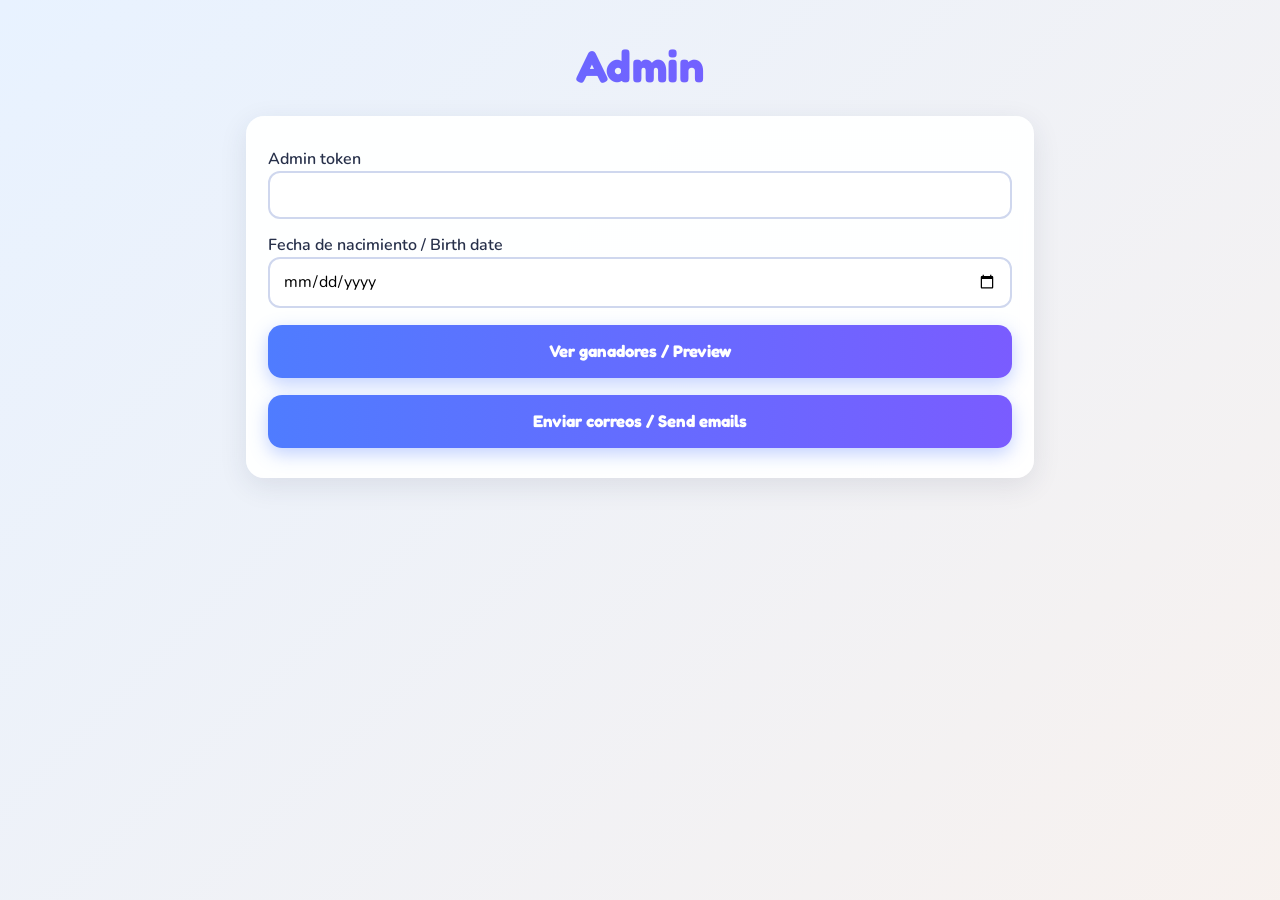
==== public/admin.html @ 5f1fadcf "Initial commit: family baby birthday pool (es/en/fil)" ====
<!doctype html>
<html lang="es">
<head>
  <meta charset="utf-8">
  <meta name="viewport" content="width=device-width, initial-scale=1">
  <meta name="robots" content="noindex">
  <title>Admin</title>
  <link rel="icon" href="favicon.svg" type="image/svg+xml">
  <meta name="theme-color" content="#4f7cff">
  <link rel="preconnect" href="https://fonts.googleapis.com">
  <link rel="preconnect" href="https://fonts.gstatic.com" crossorigin>
  <link href="https://fonts.googleapis.com/css2?family=Fredoka:wght@500;600;700&family=Nunito:wght@400;600;700&display=swap" rel="stylesheet">
  <link rel="stylesheet" href="styles.css">
</head>
<body>
  <header><h1>Admin</h1></header>
  <main>
    <section>
      <form id="f">
        <label for="token">Admin token</label>
        <input id="token" type="password" required autocomplete="off">
        <label for="date">Fecha de nacimiento / Birth date</label>
        <input id="date" type="date" required>
        <button type="submit" id="preview">Ver ganadores / Preview</button>
        <button type="submit" id="send">Enviar correos / Send emails</button>
        <pre id="out" role="status"></pre>
      </form>
    </section>
  </main>
  <script>
    let preview = true;
    document.getElementById("preview").onclick = () => (preview = true);
    document.getElementById("send").onclick = () => (preview = false);
    document.getElementById("f").onsubmit = async (e) => {
      e.preventDefault();
      const out = document.getElementById("out");
      if (!preview && !confirm("¿Enviar correos a los ganadores?")) return;
      const r = await fetch("/api/announce", {
        method: "POST",
        headers: { "Content-Type": "application/json" },
        body: JSON.stringify({ token: token.value, birthDate: date.value, preview })
      });
      out.textContent = JSON.stringify(await r.json(), null, 2);
    };
  </script>
</body>
</html>
---- public/styles.css ----
:root {
  --bg1:#e8f2ff; --bg2:#fff1e6; --ink:#27304a; --accent:#4f7cff; --accent2:#7a5cff;
  --ok:#1b7a3a; --err:#b00020; --muted:#5b6482; --card:#ffffffee;
  --font-body:"Nunito","Segoe UI",system-ui,sans-serif; --font-display:"Fredoka","Nunito","Segoe UI",system-ui,sans-serif;
}
* { box-sizing: border-box; }
html { scroll-behavior: smooth; -webkit-text-size-adjust:100%; }
button, select, input { touch-action:manipulation; -webkit-tap-highlight-color:transparent; }
body {
  margin:0; font-family: var(--font-body); color:var(--ink); line-height:1.5;
  background: linear-gradient(135deg, var(--bg1), var(--bg2), var(--bg1)); background-size: 300% 300%;
  animation: bgshift 18s ease infinite; min-height:100vh; overflow-x:hidden;
}
@keyframes bgshift { 0%,100% { background-position:0% 50%; } 50% { background-position:100% 50%; } }

/* Floating decorations */
.floaters { position:fixed; inset:0; pointer-events:none; z-index:0; overflow:hidden; }
.floaters span { position:absolute; bottom:-60px; font-size:2rem; opacity:.55; animation: rise linear infinite; }
@keyframes rise { to { transform: translateY(-115vh) rotate(25deg); } }
.floaters span:nth-child(1){ left:5%; animation-duration:16s; }
.floaters span:nth-child(2){ left:20%; animation-duration:22s; animation-delay:-6s; font-size:1.5rem; }
.floaters span:nth-child(3){ left:38%; animation-duration:18s; animation-delay:-3s; }
.floaters span:nth-child(4){ left:55%; animation-duration:25s; animation-delay:-12s; font-size:2.4rem; }
.floaters span:nth-child(5){ left:72%; animation-duration:20s; animation-delay:-8s; }
.floaters span:nth-child(6){ left:88%; animation-duration:17s; animation-delay:-2s; font-size:1.6rem; }

header, main, footer { position:relative; z-index:1; }
header { text-align:center; padding:2rem 1rem 1rem; animation: fadeDown .8s ease both; }
@keyframes fadeDown { from { opacity:0; transform:translateY(-20px); } to { opacity:1; transform:none; } }
h1, h2, th, button, .countdown, .selected { font-family: var(--font-display); }
h1 { margin:.5rem 0; letter-spacing:.01em; font-weight:700; line-height:1.15; font-size:clamp(1.8rem, 5vw, 2.8rem);
  background:linear-gradient(90deg,var(--accent),var(--accent2),#ff7ab6,var(--accent)); background-size:200% auto;
  -webkit-background-clip:text; background-clip:text; color:transparent; animation: shine 6s linear infinite; }
@keyframes shine { to { background-position:200% center; } }
h2 { font-weight:600; font-size:1.35rem; margin:.2rem 0 .5rem; }
th { font-weight:500; letter-spacing:.02em; }
#subtitle { font-size:1.05rem; max-width:560px; margin:0 auto; color:var(--muted); }
.baby { display:inline-block; font-size:3rem; animation: bob 2.4s ease-in-out infinite; }
@keyframes bob { 0%,100% { transform:translateY(0) rotate(-6deg); } 50% { transform:translateY(-10px) rotate(6deg); } }

.countdown { display:inline-block; margin-top:.75rem; padding:.4rem 1rem; border-radius:999px; background:#fff; font-weight:700;
  box-shadow:0 4px 14px rgba(79,124,255,.25); animation: pulse 2.5s ease-in-out infinite; }
@keyframes pulse { 50% { transform:scale(1.05); } }

main { max-width:820px; margin:0 auto; padding:0 1rem 2rem; display:grid; gap:1.5rem; }
section { background:var(--card); backdrop-filter:blur(6px); border-radius:18px; padding:1.1rem 1.4rem;
  box-shadow:0 8px 28px rgba(39,48,74,.10); animation: fadeUp .7s ease both; }
section:nth-child(2) { animation-delay:.15s; }
@keyframes fadeUp { from { opacity:0; transform:translateY(24px); } to { opacity:1; transform:none; } }
.muted { color:var(--muted); margin-top:0; }

.table-wrap { overflow:auto; max-height:70vh; border-radius:12px; }
table { width:100%; border-collapse:collapse; }
th { position:sticky; top:0; background:linear-gradient(90deg,var(--accent),var(--accent2)); color:#fff; padding:.6rem; text-align:center; z-index:1; }
td { padding:.45rem .5rem; text-align:center; border-bottom:1px solid #e3e8f4; transition: background .2s; }
tbody tr { opacity:0; animation: rowIn .45s ease forwards; transition: transform .2s, box-shadow .2s; }
@keyframes rowIn { from { opacity:0; transform:translateX(-12px); } to { opacity:1; transform:none; } }
tbody tr:nth-child(odd) { background:#f6f9ff; }
@media (hover:hover) { tbody tr:hover { background:#eaf0ff; transform:scale(1.01); box-shadow:0 4px 12px rgba(79,124,255,.15); } }
tr.due { background:linear-gradient(90deg,#e4f6e8,#fff3d6) !important; font-weight:700; }
tr.sel { background:#e3dcff !important; box-shadow: inset 4px 0 0 var(--accent2); animation: rowIn .45s ease forwards, glow 1.6s ease-in-out infinite; }
@keyframes glow { 50% { box-shadow: inset 4px 0 0 var(--accent2), 0 0 14px rgba(122,92,255,.5); } }

button.pick { border:2px solid var(--accent); background:#fff; color:var(--accent); border-radius:999px; padding:.25rem .85rem; font:inherit; font-weight:600; cursor:pointer;
  transition: transform .15s, background .2s, color .2s; }
@media (hover:hover) { button.pick:hover:not(:disabled) { background:var(--accent); color:#fff; transform:translateY(-2px) scale(1.06); } }
button.pick:active:not(:disabled) { transform:scale(.94); }
button.pick[aria-pressed="true"] { background:var(--accent2); border-color:var(--accent2); color:#fff; animation: pop .35s ease; }
@keyframes pop { 50% { transform:scale(1.2); } }
button.pick:disabled { border-color:#bbb; color:#6b6b6b; background:#eee; cursor:not-allowed; }

:focus-visible { outline:3px solid #ff9f1c; outline-offset:2px; }

label { display:block; margin-top:.85rem; font-weight:600; }
input, select, button { font-family:inherit; }
input, select { font-size:1rem; width:100%; padding:.65rem .8rem; border:2px solid #cfd7ee; border-radius:12px; font:inherit; background:#fff;
  transition: border-color .2s, box-shadow .2s, transform .2s; }
input:focus, select:focus { border-color:var(--accent); box-shadow:0 0 0 4px rgba(79,124,255,.18); outline:none; transform:translateY(-1px); }
header select { width:auto; border-radius:999px; }

.selected { font-weight:700; padding:.5rem .9rem; border-radius:12px; background:#eef2ff; display:inline-block; }
.selected.flash { animation: pop .4s ease; }

button[type=submit] { margin-top:1.1rem; width:100%; padding:.85rem 1.25rem; border:0; border-radius:14px; color:#fff; font:inherit; font-weight:700; font-size:1.05rem; cursor:pointer;
  background:linear-gradient(90deg,var(--accent),var(--accent2),#ff7ab6); background-size:200% auto;
  box-shadow:0 6px 18px rgba(79,124,255,.35); transition: transform .15s, background-position .5s, box-shadow .2s; }
@media (hover:hover) { button[type=submit]:hover:not(:disabled) { background-position:right center; transform:translateY(-2px); box-shadow:0 10px 24px rgba(122,92,255,.4); } }
button[type=submit]:active:not(:disabled) { transform:scale(.97); }
button[type=submit]:disabled { opacity:.65; cursor:wait; }

#msg { min-height:1.5em; font-weight:600; }
#msg.ok { color:var(--ok); animation: pop .4s ease; }
#msg.error { color:var(--err); animation: shake .4s ease; }
@keyframes shake { 20%,60% { transform:translateX(-6px); } 40%,80% { transform:translateX(6px); } }

#confetti { position:fixed; inset:0; width:100%; height:100%; pointer-events:none; z-index:50; }
footer { text-align:center; padding:1rem 1rem 2rem; color:var(--muted); }
.visually-hidden { position:absolute; width:1px; height:1px; overflow:hidden; clip:rect(0 0 0 0); }



/* Sticky "continue" bar (mobile only) */
.bar { display:none; }
.bar[hidden] { display:none !important; }

/* ---------- Mobile ---------- */
@media (max-width:640px) {
  body { min-height:100dvh; animation:none; background:linear-gradient(160deg,var(--bg1),var(--bg2)); }
  header { padding:calc(1rem + env(safe-area-inset-top)) 1rem .5rem; }
  header select { position:absolute; top:calc(.75rem + env(safe-area-inset-top)); right:.75rem; min-height:44px; }
  .baby { font-size:2.4rem; }
  .countdown { font-size:.95rem; }
  main { padding:0 .75rem calc(6rem + env(safe-area-inset-bottom)); gap:1rem; }
  section { padding:1rem .9rem; border-radius:16px; backdrop-filter:none; background:#fff; }
  .floaters span:nth-child(n+4) { display:none; }

  /* Table -> cards, page scroll instead of nested scroll */
  .table-wrap { max-height:none; overflow:visible; }
  table, thead, tbody, tr, td { display:block; }
  thead { position:absolute; width:1px; height:1px; overflow:hidden; clip:rect(0 0 0 0); }
  tbody tr { display:grid; grid-template-columns:auto 1fr auto; grid-template-rows:1fr auto; grid-template-areas:"date day act" "who who act";
    column-gap:.5rem; align-items:center; align-content:center; min-height:64px; padding:.6rem .75rem; margin-bottom:.5rem; border:1px solid #e3e8f4; border-radius:14px; background:#fff; }
  tbody tr:nth-child(odd) { background:#fff; }
  td { border:0; padding:.1rem 0; text-align:left; }
  td:empty { display:none; }
  .c-date { grid-area:date; font-family:var(--font-display); font-weight:600; font-size:1.1rem; }
  .c-day { grid-area:day; color:var(--muted); }
  .c-who { grid-area:who; font-size:.95rem; overflow-wrap:anywhere; }
  .c-act { grid-area:act; align-self:center; }
  tr.due { border-color:#7cc58d; }
  tr.sel { border-color:var(--accent2); }
  button.pick { min-width:92px; min-height:44px; padding:.4rem 1rem; font-size:1rem; }
  input, select { min-height:48px; }
  button[type=submit] { min-height:52px; }
  .selected { display:block; }

  .bar { display:flex; position:fixed; left:.75rem; right:.75rem; bottom:calc(.75rem + env(safe-area-inset-bottom)); z-index:40;
    align-items:center; justify-content:space-between; gap:.75rem; padding:.6rem .6rem .6rem 1rem;
    background:#27304a; color:#fff; border-radius:18px; box-shadow:0 10px 30px rgba(0,0,0,.3); animation: barUp .35s ease both; }
  .bar span { font-family:var(--font-display); font-weight:500; }
  .bar button { min-height:44px; padding:.4rem 1.1rem; border:0; border-radius:12px; background:linear-gradient(90deg,var(--accent),var(--accent2)); color:#fff; font:inherit; font-family:var(--font-display); font-weight:600; }
  @keyframes barUp { from { transform:translateY(120%); opacity:0; } to { transform:none; opacity:1; } }
  footer { padding-bottom:calc(5rem + env(safe-area-inset-bottom)); }
}
@media (prefers-reduced-motion: reduce) {
  *, *::before, *::after { animation: none !important; transition: none !important; scroll-behavior:auto !important; }
  tbody tr { opacity:1; }
  .floaters { display:none; }
}

tbody.settled tr { opacity:1; animation:none; }
tbody.settled tr.sel { animation: glow 1.6s ease-in-out infinite; }

button.pick, button[type=submit] { font-family: var(--font-display); }
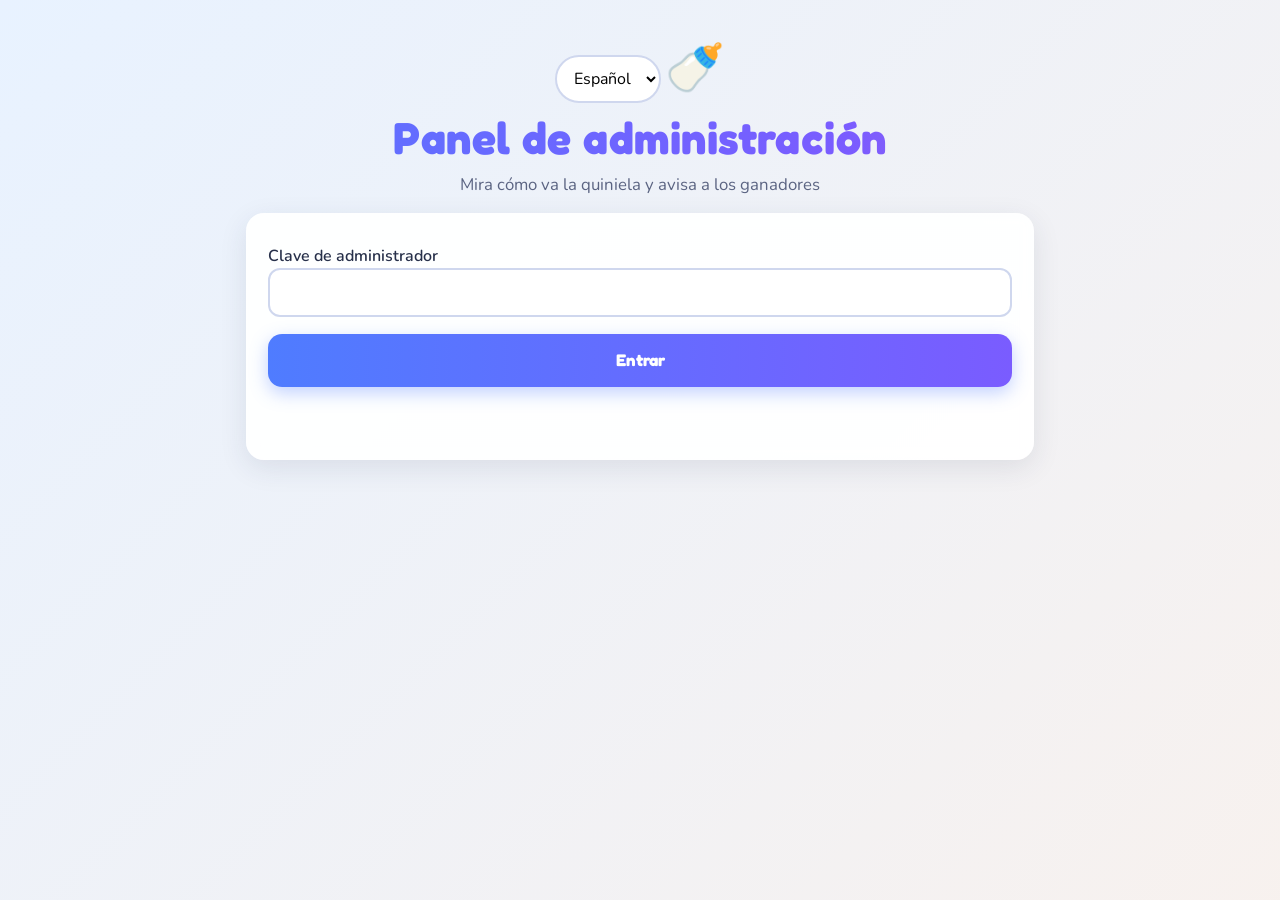
==== commit eb6bbca0: "Redesign admin panel and report email errors clearly" ====
--- a/public/admin.html
+++ b/public/admin.html
@@ -2,7 +2,7 @@
 <html lang="es">
 <head>
   <meta charset="utf-8">
-  <meta name="viewport" content="width=device-width, initial-scale=1">
+  <meta name="viewport" content="width=device-width, initial-scale=1, viewport-fit=cover">
   <meta name="robots" content="noindex">
   <title>Admin</title>
   <link rel="icon" href="favicon.svg" type="image/svg+xml">
@@ -12,36 +12,68 @@
   <link href="https://fonts.googleapis.com/css2?family=Fredoka:wght@500;600;700&family=Nunito:wght@400;600;700&display=swap" rel="stylesheet">
   <link rel="stylesheet" href="styles.css">
 </head>
-<body>
-  <header><h1>Admin</h1></header>
+<body class="admin">
+  <header>
+    <label class="visually-hidden" for="lang">Language</label>
+    <select id="lang"></select>
+    <div class="baby" aria-hidden="true">🍼</div>
+    <h1 id="title"></h1>
+    <p id="subtitle"></p>
+  </header>
+
   <main>
-    <section>
-      <form id="f">
-        <label for="token">Admin token</label>
-        <input id="token" type="password" required autocomplete="off">
-        <label for="date">Fecha de nacimiento / Birth date</label>
-        <input id="date" type="date" required>
-        <button type="submit" id="preview">Ver ganadores / Preview</button>
-        <button type="submit" id="send">Enviar correos / Send emails</button>
-        <pre id="out" role="status"></pre>
+    <!-- Login -->
+    <section id="loginCard">
+      <form id="loginForm">
+        <label for="token" id="tokenLabel"></label>
+        <input id="token" type="password" required autocomplete="current-password">
+        <button type="submit" id="enter"></button>
+        <p id="loginMsg" class="admin-msg" role="status" aria-live="polite"></p>
       </form>
     </section>
+
+    <!-- Dashboard -->
+    <div id="dash" hidden>
+      <section>
+        <div class="admin-top">
+          <h2 id="summaryTitle"></h2>
+          <button type="button" class="btn-ghost" id="logout"></button>
+        </div>
+        <div class="stats" id="stats"></div>
+        <p id="emailStatus" class="chip"></p>
+      </section>
+
+      <section>
+        <h2 id="winnersTitle"></h2>
+        <form id="winnersForm" class="winners-form">
+          <label for="date" id="dateLabel"></label>
+          <input id="date" type="date" required>
+          <button type="submit" id="search"></button>
+        </form>
+        <div id="winnersOut" aria-live="polite"></div>
+      </section>
+
+      <section>
+        <div class="admin-top">
+          <h2 id="allTitle"></h2>
+          <button type="button" class="btn-ghost" id="csv"></button>
+        </div>
+        <div id="allList"></div>
+      </section>
+    </div>
   </main>
-  <script>
-    let preview = true;
-    document.getElementById("preview").onclick = () => (preview = true);
-    document.getElementById("send").onclick = () => (preview = false);
-    document.getElementById("f").onsubmit = async (e) => {
-      e.preventDefault();
-      const out = document.getElementById("out");
-      if (!preview && !confirm("¿Enviar correos a los ganadores?")) return;
-      const r = await fetch("/api/announce", {
-        method: "POST",
-        headers: { "Content-Type": "application/json" },
-        body: JSON.stringify({ token: token.value, birthDate: date.value, preview })
-      });
-      out.textContent = JSON.stringify(await r.json(), null, 2);
-    };
-  </script>
+
+  <dialog id="confirm">
+    <form method="dialog">
+      <h3 id="confirmTitle"></h3>
+      <p id="confirmText"></p>
+      <div class="dialog-actions">
+        <button value="cancel" class="btn-ghost" id="cancel"></button>
+        <button value="ok" class="btn-primary" id="ok"></button>
+      </div>
+    </form>
+  </dialog>
+
+  <script src="admin.js"></script>
 </body>
 </html>
--- a/public/styles.css
+++ b/public/styles.css
@@ -152,3 +152,45 @@
 tbody.settled tr.sel { animation: glow 1.6s ease-in-out infinite; }
 
 button.pick, button[type=submit] { font-family: var(--font-display); }
+
+/* ---------- Admin ---------- */
+body.admin main > * { min-width:0; }
+.admin-top { display:flex; align-items:center; justify-content:space-between; gap:.75rem; flex-wrap:wrap; }
+.admin-top h2 { margin:0; }
+.btn-ghost { border:2px solid var(--accent); background:#fff; color:var(--accent); border-radius:999px; padding:.4rem 1rem; min-height:44px; font-family:var(--font-display); font-weight:600; cursor:pointer; }
+.btn-primary { border:0; background:linear-gradient(90deg,var(--accent),var(--accent2)); color:#fff; border-radius:12px; padding:.6rem 1.2rem; min-height:44px; font-family:var(--font-display); font-weight:600; cursor:pointer; }
+.stats { display:grid; grid-template-columns:repeat(3,1fr); gap:.75rem; margin:1rem 0 .5rem; }
+.stat { background:#eef2ff; border-radius:14px; padding:.75rem; text-align:center; display:flex; flex-direction:column; }
+.stat strong { font-family:var(--font-display); font-size:1.8rem; color:var(--accent2); line-height:1.1; }
+.stat span { font-size:.85rem; color:var(--muted); }
+.chip { display:inline-block; padding:.2rem .7rem; border-radius:999px; background:#eef2ff; color:var(--ink); font-size:.85rem; margin:.25rem 0; overflow-wrap:anywhere; }
+.chip-ok { background:#e4f6e8; color:#1b5e20; }
+.chip-warn { background:#fff3d6; color:#7a4b00; }
+.winners-form { display:grid; gap:.25rem; }
+.admin-msg { min-height:1.5em; font-weight:600; overflow-wrap:anywhere; }
+.admin-msg.ok { color:var(--ok); }
+.admin-msg.err { color:var(--err); }
+.winner-list { list-style:none; margin:.5rem 0 1rem; padding:0; display:grid; gap:.6rem; }
+.winner { display:grid; grid-template-columns:auto 1fr auto; gap:.25rem .75rem; align-items:center; padding:.75rem; border:1px solid #e3e8f4; border-radius:14px; background:#fff; animation: fadeUp .4s ease both; }
+.trophy { font-size:1.6rem; }
+.winner-info { display:flex; flex-direction:column; min-width:0; }
+.winner-info strong, .person-mail { overflow-wrap:anywhere; }
+.person-mail { color:var(--muted); font-size:.9rem; }
+.winner-state { grid-column:1 / -1; font-weight:600; font-size:.9rem; overflow-wrap:anywhere; }
+.winner-state.ok { color:var(--ok); }
+.winner-state.err { color:var(--err); }
+.group { border:1px solid #e3e8f4; border-radius:14px; margin-bottom:.6rem; overflow:hidden; background:#fff; }
+.group-head { display:flex; justify-content:space-between; align-items:center; gap:.5rem; flex-wrap:wrap; padding:.6rem .8rem; background:#f6f9ff; }
+.person { display:flex; flex-direction:column; padding:.5rem .8rem; border-top:1px solid #eef1f8; }
+.person-name { font-weight:700; }
+dialog { border:0; border-radius:18px; padding:1.25rem; max-width:min(92vw,420px); box-shadow:0 20px 50px rgba(0,0,0,.3); font-family:var(--font-body); color:var(--ink); }
+dialog::backdrop { background:rgba(20,25,45,.55); backdrop-filter:blur(2px); }
+dialog h3 { margin:0 0 .5rem; font-family:var(--font-display); }
+.dialog-actions { display:flex; gap:.75rem; justify-content:flex-end; margin-top:1rem; }
+@media (max-width:640px) {
+  .stats { gap:.5rem; }
+  .stat strong { font-size:1.5rem; }
+  .dialog-actions { flex-direction:column-reverse; }
+  .dialog-actions button { width:100%; }
+}
+.send-btn { width:100%; min-height:52px; font-size:1.05rem; }
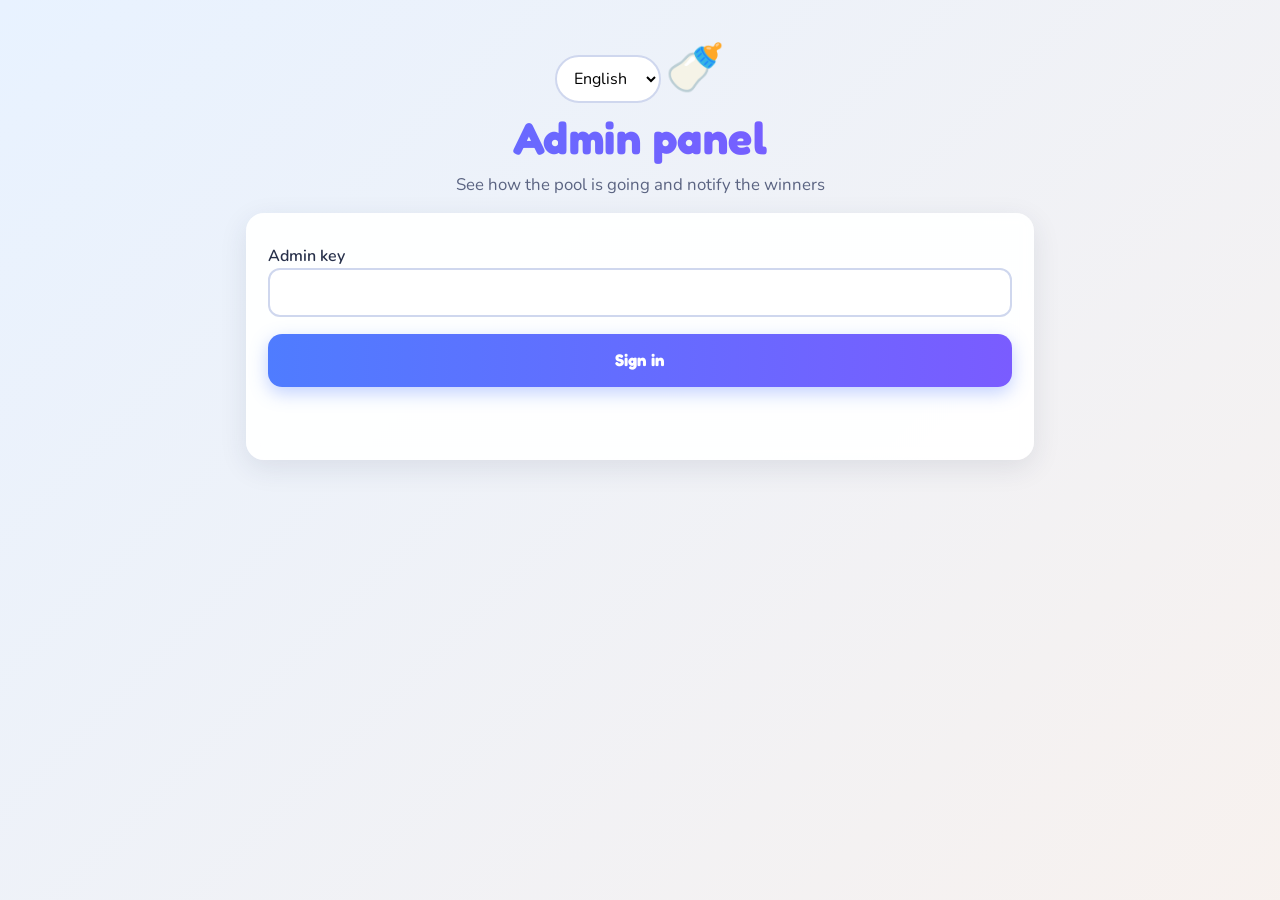
==== commit e63c53b1: "Default language to English" ====
--- a/public/admin.html
+++ b/public/admin.html
@@ -1,5 +1,5 @@
 <!doctype html>
-<html lang="es">
+<html lang="en">
 <head>
   <meta charset="utf-8">
   <meta name="viewport" content="width=device-width, initial-scale=1, viewport-fit=cover">
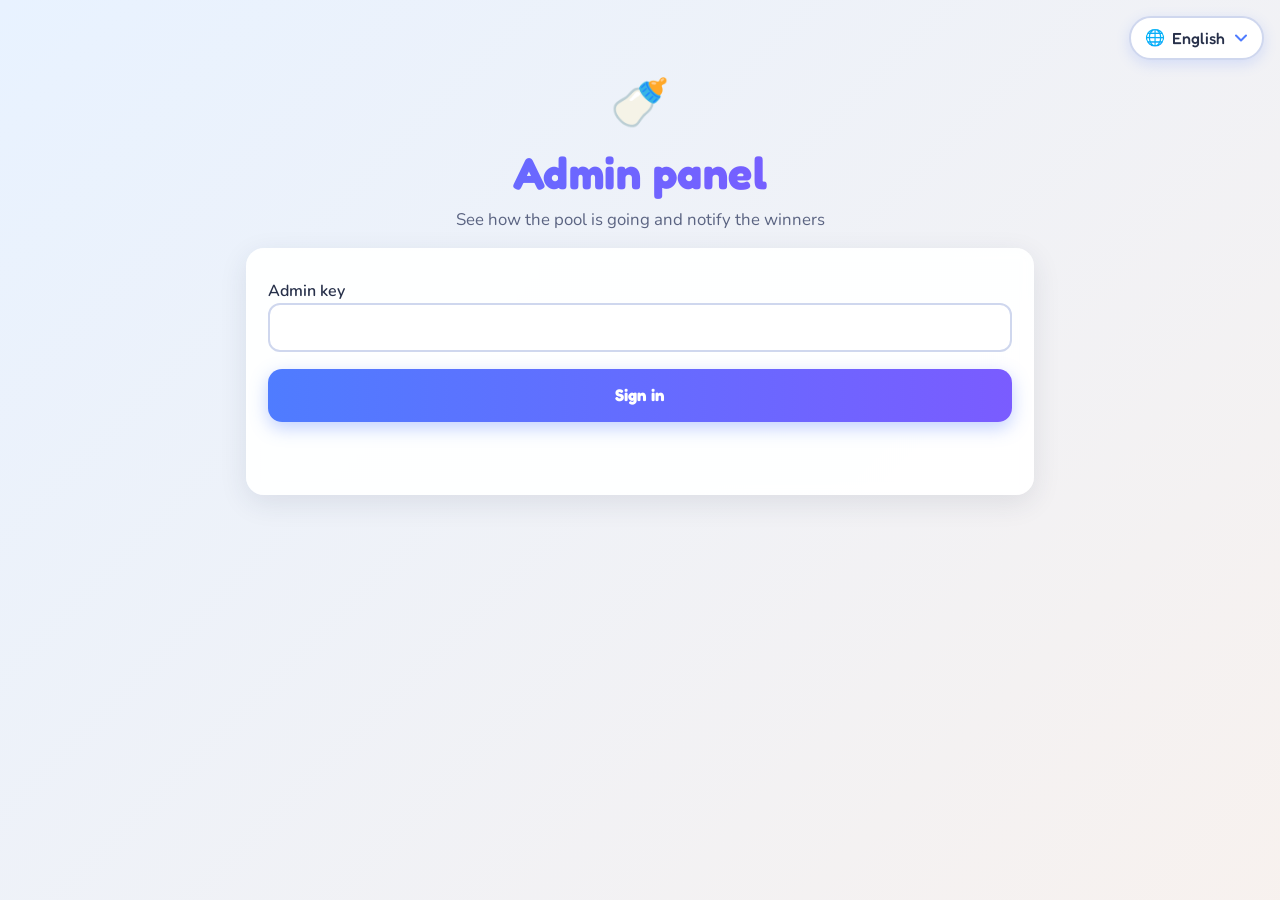
==== commit 8be647e2: "Restyle language switcher as corner pill" ====
--- a/public/admin.html
+++ b/public/admin.html
@@ -14,8 +14,11 @@
 </head>
 <body class="admin">
   <header>
-    <label class="visually-hidden" for="lang">Language</label>
-    <select id="lang"></select>
+    <div class="lang-switch">
+      <span aria-hidden="true">🌐</span>
+      <label class="visually-hidden" for="lang">Language</label>
+      <select id="lang"></select>
+    </div>
     <div class="baby" aria-hidden="true">🍼</div>
     <h1 id="title"></h1>
     <p id="subtitle"></p>
--- a/public/styles.css
+++ b/public/styles.css
@@ -76,7 +76,7 @@
 input, select { font-size:1rem; width:100%; padding:.65rem .8rem; border:2px solid #cfd7ee; border-radius:12px; font:inherit; background:#fff;
   transition: border-color .2s, box-shadow .2s, transform .2s; }
 input:focus, select:focus { border-color:var(--accent); box-shadow:0 0 0 4px rgba(79,124,255,.18); outline:none; transform:translateY(-1px); }
-header select { width:auto; border-radius:999px; }
+
 
 .selected { font-weight:700; padding:.5rem .9rem; border-radius:12px; background:#eef2ff; display:inline-block; }
 .selected.flash { animation: pop .4s ease; }
@@ -107,7 +107,7 @@
 @media (max-width:640px) {
   body { min-height:100dvh; animation:none; background:linear-gradient(160deg,var(--bg1),var(--bg2)); }
   header { padding:calc(1rem + env(safe-area-inset-top)) 1rem .5rem; }
-  header select { position:absolute; top:calc(.75rem + env(safe-area-inset-top)); right:.75rem; min-height:44px; }
+  .lang-switch { top:calc(.75rem + env(safe-area-inset-top)); right:.75rem; }
   .baby { font-size:2.4rem; }
   .countdown { font-size:.95rem; }
   main { padding:0 .75rem calc(6rem + env(safe-area-inset-bottom)); gap:1rem; }
@@ -194,3 +194,17 @@
   .dialog-actions button { width:100%; }
 }
 .send-btn { width:100%; min-height:52px; font-size:1.05rem; }
+
+/* Language switcher */
+header { position:relative; }
+.lang-switch { position:absolute; top:1rem; right:1rem; z-index:5; display:flex; align-items:center; gap:.35rem; min-height:44px; padding:0 .4rem 0 .85rem;
+  background:#fff; border:2px solid #cfd7ee; border-radius:999px; box-shadow:0 4px 14px rgba(79,124,255,.18); transition: border-color .2s, box-shadow .2s; }
+.lang-switch:focus-within { border-color:var(--accent); box-shadow:0 0 0 4px rgba(79,124,255,.18); }
+.lang-switch select { width:auto; min-height:40px; border:0; background:transparent; box-shadow:none; transform:none; border-radius:999px;
+  padding:0 1.6rem 0 .1rem; font-family:var(--font-display); font-weight:500; font-size:1rem; color:var(--ink); cursor:pointer; -webkit-appearance:none; appearance:none;
+  background-image:url("data:image/svg+xml,%3Csvg xmlns='http://www.w3.org/2000/svg' width='12' height='8' viewBox='0 0 12 8'%3E%3Cpath d='M1 1.5l5 5 5-5' fill='none' stroke='%234f7cff' stroke-width='2' stroke-linecap='round' stroke-linejoin='round'/%3E%3C/svg%3E");
+  background-repeat:no-repeat; background-position:right .55rem center; }
+.lang-switch select:focus { outline:none; box-shadow:none; transform:none; }
+.lang-switch select:focus-visible { outline:3px solid #ff9f1c; outline-offset:2px; }
+header { padding-top:4.2rem; }
+@media (max-width:640px) { header { padding-top:calc(3.6rem + env(safe-area-inset-top)); } }
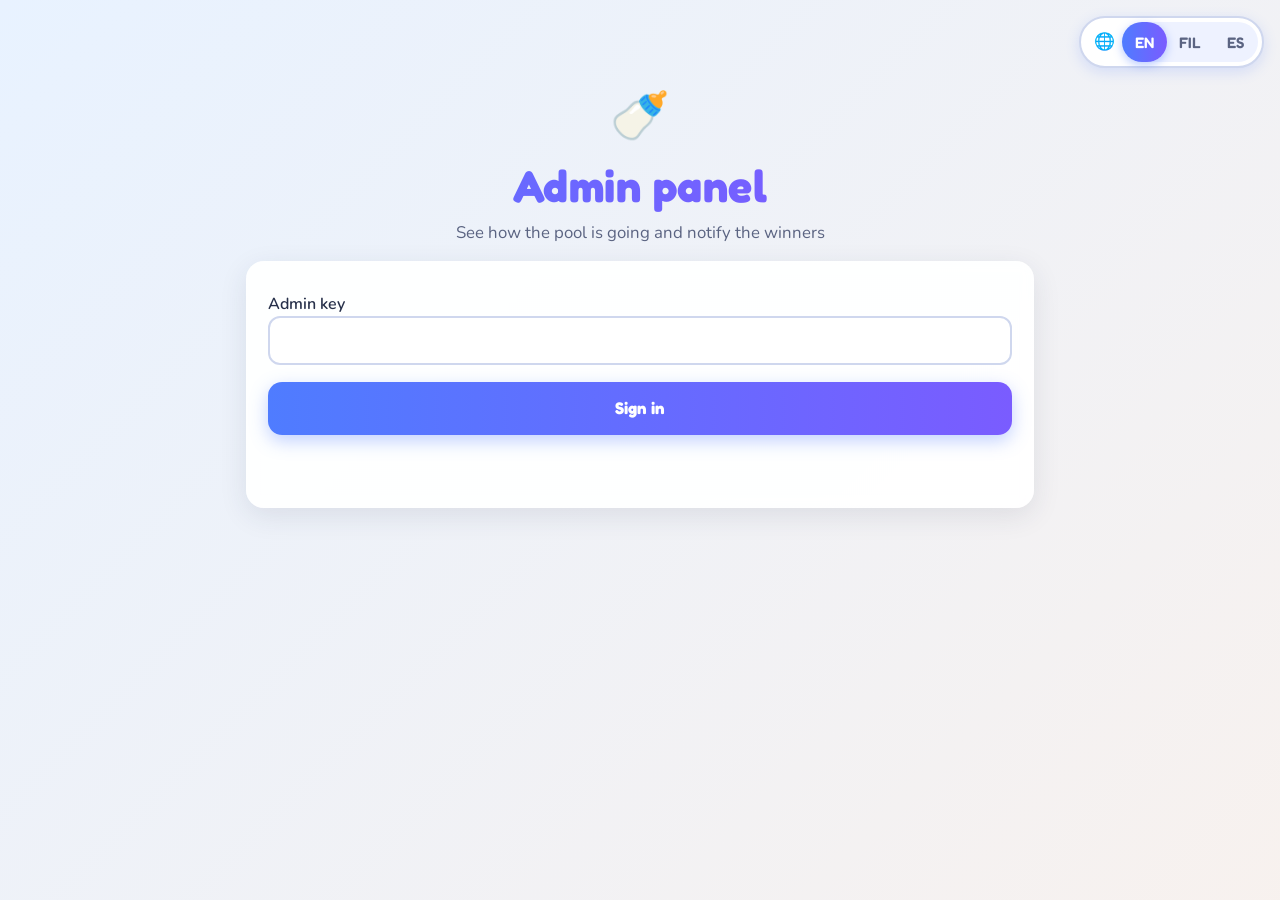
==== commit 25e3ae1b: "Replace language dropdown with rounded 3-option toggle" ====
--- a/public/admin.html
+++ b/public/admin.html
@@ -14,11 +14,7 @@
 </head>
 <body class="admin">
   <header>
-    <div class="lang-switch">
-      <span aria-hidden="true">🌐</span>
-      <label class="visually-hidden" for="lang">Language</label>
-      <select id="lang"></select>
-    </div>
+    <div id="lang"></div>
     <div class="baby" aria-hidden="true">🍼</div>
     <h1 id="title"></h1>
     <p id="subtitle"></p>
@@ -77,6 +73,7 @@
     </form>
   </dialog>
 
+  <script src="langswitch.js"></script>
   <script src="admin.js"></script>
 </body>
 </html>
--- a/public/styles.css
+++ b/public/styles.css
@@ -107,7 +107,7 @@
 @media (max-width:640px) {
   body { min-height:100dvh; animation:none; background:linear-gradient(160deg,var(--bg1),var(--bg2)); }
   header { padding:calc(1rem + env(safe-area-inset-top)) 1rem .5rem; }
-  .lang-switch { top:calc(.75rem + env(safe-area-inset-top)); right:.75rem; }
+
   .baby { font-size:2.4rem; }
   .countdown { font-size:.95rem; }
   main { padding:0 .75rem calc(6rem + env(safe-area-inset-bottom)); gap:1rem; }
@@ -195,16 +195,26 @@
 }
 .send-btn { width:100%; min-height:52px; font-size:1.05rem; }
 
-/* Language switcher */
-header { position:relative; }
-.lang-switch { position:absolute; top:1rem; right:1rem; z-index:5; display:flex; align-items:center; gap:.35rem; min-height:44px; padding:0 .4rem 0 .85rem;
-  background:#fff; border:2px solid #cfd7ee; border-radius:999px; box-shadow:0 4px 14px rgba(79,124,255,.18); transition: border-color .2s, box-shadow .2s; }
-.lang-switch:focus-within { border-color:var(--accent); box-shadow:0 0 0 4px rgba(79,124,255,.18); }
-.lang-switch select { width:auto; min-height:40px; border:0; background:transparent; box-shadow:none; transform:none; border-radius:999px;
-  padding:0 1.6rem 0 .1rem; font-family:var(--font-display); font-weight:500; font-size:1rem; color:var(--ink); cursor:pointer; -webkit-appearance:none; appearance:none;
-  background-image:url("data:image/svg+xml,%3Csvg xmlns='http://www.w3.org/2000/svg' width='12' height='8' viewBox='0 0 12 8'%3E%3Cpath d='M1 1.5l5 5 5-5' fill='none' stroke='%234f7cff' stroke-width='2' stroke-linecap='round' stroke-linejoin='round'/%3E%3C/svg%3E");
-  background-repeat:no-repeat; background-position:right .55rem center; }
-.lang-switch select:focus { outline:none; box-shadow:none; transform:none; }
-.lang-switch select:focus-visible { outline:3px solid #ff9f1c; outline-offset:2px; }
-header { padding-top:4.2rem; }
-@media (max-width:640px) { header { padding-top:calc(3.6rem + env(safe-area-inset-top)); } }+/* Language switcher: rounded 3-option toggle */
+header { position:relative; padding-top:5rem; }
+.lang-switch { position:absolute; top:1rem; right:1rem; z-index:5; display:flex; align-items:center; gap:.45rem; padding:4px 4px 4px .8rem;
+  background:#fff; border:2px solid #cfd7ee; border-radius:999px; box-shadow:0 4px 14px rgba(79,124,255,.18); }
+.lang-switch .globe { font-size:1.05rem; line-height:1; }
+.lang-switch .seg { position:relative; display:grid; grid-template-columns:repeat(var(--n,3),1fr); border-radius:999px; background:#eef2ff; }
+.lang-switch .thumb { position:absolute; top:0; bottom:0; left:0; width:calc(100% / var(--n,3)); border-radius:999px;
+  background:linear-gradient(90deg,var(--accent),var(--accent2)); box-shadow:0 3px 10px rgba(79,124,255,.4);
+  transform:translateX(calc(var(--i,0) * 100%)); transition:transform .35s cubic-bezier(.34,1.4,.64,1); }
+.lang-switch button { position:relative; z-index:1; min-width:44px; min-height:40px; padding:0 .7rem; border:0; border-radius:999px; background:transparent;
+  font-family:var(--font-display); font-weight:600; font-size:.95rem; letter-spacing:.02em; color:var(--muted); cursor:pointer; transition:color .25s; }
+.lang-switch button[aria-checked="true"] { color:#fff; }
+@media (hover:hover) { .lang-switch button[aria-checked="false"]:hover { color:var(--accent); } }
+.lang-switch button:focus-visible { outline:3px solid #ff9f1c; outline-offset:1px; }
+@media (max-width:640px) {
+  header { padding-top:calc(4.6rem + env(safe-area-inset-top)); }
+  .lang-switch { top:calc(.75rem + env(safe-area-inset-top)); right:.75rem; }
+}
+@media (max-width:339px) {
+  header { padding-top:calc(1rem + env(safe-area-inset-top)); }
+  .lang-switch { position:relative; top:auto; right:auto; margin:0 auto 1rem; width:max-content; }
+}
+@media (prefers-reduced-motion: reduce) { .lang-switch .thumb { transition:none !important; } }
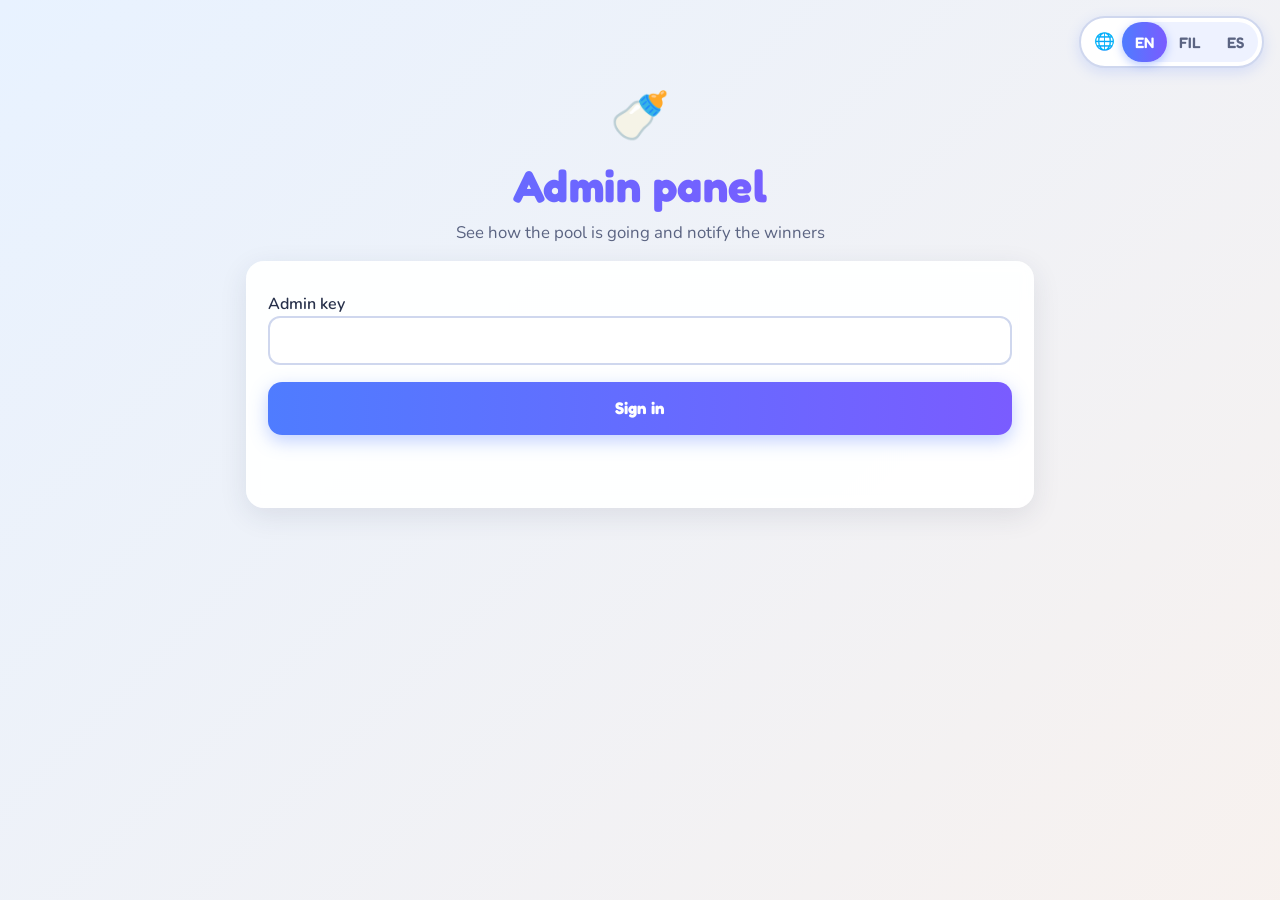
==== commit 6732b653: "Restore floating emoji background on admin page" ====
--- a/public/admin.html
+++ b/public/admin.html
@@ -13,6 +13,7 @@
   <link rel="stylesheet" href="styles.css">
 </head>
 <body class="admin">
+  <div class="floaters" aria-hidden="true"><span>🎈</span><span>⭐</span><span>🧸</span><span>🎈</span><span>🧸</span><span>⭐</span></div>
   <header>
     <div id="lang"></div>
     <div class="baby" aria-hidden="true">🍼</div>
--- a/public/styles.css
+++ b/public/styles.css
@@ -217,4 +217,62 @@
   header { padding-top:calc(1rem + env(safe-area-inset-top)); }
   .lang-switch { position:relative; top:auto; right:auto; margin:0 auto 1rem; width:max-content; }
 }
-@media (prefers-reduced-motion: reduce) { .lang-switch .thumb { transition:none !important; } }+@media (prefers-reduced-motion: reduce) { .lang-switch .thumb { transition:none !important; } }
+/* ---------- Welcome / language chooser (first visit) ---------- */
+.welcome { position:fixed; inset:0; z-index:100; display:none; align-items:center; justify-content:center; overflow-y:auto;
+  padding:calc(1.5rem + env(safe-area-inset-top)) 1.25rem calc(1.5rem + env(safe-area-inset-bottom));
+  background:linear-gradient(135deg,#dbe8ff,#fff1e6 55%,#e6defe); background-size:200% 200%; animation: bgshift 14s ease infinite, welcomeIn .5s ease both; }
+html.no-lang .welcome { display:flex; }
+html.no-lang body { overflow:hidden; }
+.welcome .floaters { z-index:0; }
+.welcome-card { position:relative; z-index:1; width:min(100%,440px); margin:auto; text-align:center; }
+.welcome .baby { font-size:3.4rem; }
+.welcome h2 { margin:.25rem 0 0; font-family:var(--font-display); font-weight:700; font-size:clamp(2.2rem,8vw,3rem); line-height:1.1;
+  background:linear-gradient(90deg,var(--accent),var(--accent2),#ff7ab6,var(--accent)); background-size:200% auto; -webkit-background-clip:text; background-clip:text; color:transparent; animation: shine 6s linear infinite; }
+.welcome-sub { margin:.25rem 0 1.25rem; color:var(--muted); font-size:1.05rem; }
+.welcome-ask { margin:0 0 1rem; font-family:var(--font-display); font-weight:500; font-size:1.2rem; }
+.welcome-ask span { font-family:var(--font-body); font-size:.9rem; color:var(--muted); font-weight:600; }
+.choices { display:grid; gap:.8rem; }
+.choice { display:flex; align-items:center; justify-content:space-between; gap:1rem; min-height:72px; padding:.8rem 1.25rem; text-align:left;
+  background:#fff; color:var(--ink); border:2px solid #cfd7ee; border-radius:22px; box-shadow:0 6px 18px rgba(79,124,255,.15); cursor:pointer;
+  opacity:0; animation: fadeUp .5s ease forwards; transition: transform .15s, border-color .2s, box-shadow .2s; }
+.choice:nth-child(1) { animation-delay:.15s; } .choice:nth-child(2) { animation-delay:.25s; } .choice:nth-child(3) { animation-delay:.35s; }
+.choice strong { font-family:var(--font-display); font-weight:600; font-size:1.5rem; }
+.choice span { color:var(--accent); font-weight:700; }
+.choice:active { transform:scale(.97); }
+@media (hover:hover) { .choice:hover { transform:translateY(-3px); border-color:var(--accent); box-shadow:0 12px 26px rgba(79,124,255,.28); } }
+.choice:focus-visible { outline:3px solid #ff9f1c; outline-offset:3px; }
+.welcome.leaving { animation: welcomeOut .45s ease forwards; }
+@keyframes welcomeIn { from { opacity:0; } to { opacity:1; } }
+@keyframes welcomeOut { to { opacity:0; transform:scale(1.04); } }
+@media (prefers-reduced-motion: reduce) { .choice { opacity:1; } }
+/* ---------- Calendar view ---------- */
+.view-toggle { display:inline-flex; padding:4px; margin:.25rem 0 1rem; background:#eef2ff; border-radius:999px; }
+.view-toggle button { min-height:40px; padding:0 1.1rem; border:0; border-radius:999px; background:transparent; color:var(--muted);
+  font-family:var(--font-display); font-weight:600; font-size:.95rem; cursor:pointer; transition: background .25s, color .25s, box-shadow .25s; }
+.view-toggle button[aria-pressed="true"] { background:linear-gradient(90deg,var(--accent),var(--accent2)); color:#fff; box-shadow:0 3px 10px rgba(79,124,255,.35); }
+.cal-title { margin:1rem 0 .4rem; font-family:var(--font-display); font-weight:600; font-size:1.15rem; }
+.cal-grid { display:grid; grid-template-columns:repeat(7,minmax(0,1fr)); gap:5px; }
+.cal-dow { text-align:center; font-size:.8rem; font-weight:700; color:var(--muted); padding-bottom:2px; }
+.cal-day { position:relative; display:flex; flex-direction:column; align-items:center; justify-content:center; gap:4px; min-height:54px; padding:4px 0;
+  background:#fff; color:var(--ink); border:2px solid #e3e8f4; border-radius:14px; cursor:pointer; font-family:var(--font-display);
+  transition: transform .15s, border-color .2s, background .2s, box-shadow .2s; }
+.cal-day .n { font-weight:600; font-size:1.05rem; line-height:1; }
+.cal-day .dots { display:flex; gap:3px; }
+.cal-day .dots i { width:7px; height:7px; border-radius:50%; background:#dfe5f5; }
+.cal-day .dots i.on { background:var(--accent2); }
+.cal-day .flag { position:absolute; top:1px; right:3px; font-size:.7rem; line-height:1; }
+.cal-day.due { border-color:#7cc58d; background:#f1fbf3; }
+.cal-day.full { background:#eef0f6; color:#6b7390; cursor:default; }
+.cal-day.full .dots i.on { background:#9aa3bd; }
+.cal-day.detail { border-color:var(--accent); }
+.cal-day.sel { background:#e3dcff; border-color:var(--accent2); animation: pop .35s ease; }
+.cal-day.sel .dots i.on { background:var(--accent2); }
+@media (hover:hover) { .cal-day:not(.full):hover { transform:translateY(-2px); border-color:var(--accent); box-shadow:0 6px 14px rgba(79,124,255,.2); } }
+.cal-day:active:not(.full) { transform:scale(.95); }
+.cal-detail { margin-top:1rem; padding:.9rem 1rem; background:#f6f9ff; border-radius:16px; animation: fadeUp .3s ease both; }
+.cal-detail p { margin:0; }
+.cal-detail-head { display:flex; align-items:center; justify-content:space-between; gap:.5rem; flex-wrap:wrap; margin-bottom:.35rem; }
+.cal-names { list-style:none; margin:.4rem 0 0; padding:0; display:flex; flex-wrap:wrap; gap:.4rem; }
+.cal-names li { padding:.25rem .8rem; background:#fff; border:1px solid #dfe5f5; border-radius:999px; font-weight:600; overflow-wrap:anywhere; }
+@media (max-width:640px) { .cal-grid { gap:4px; } .cal-day { min-height:50px; border-radius:12px; } }
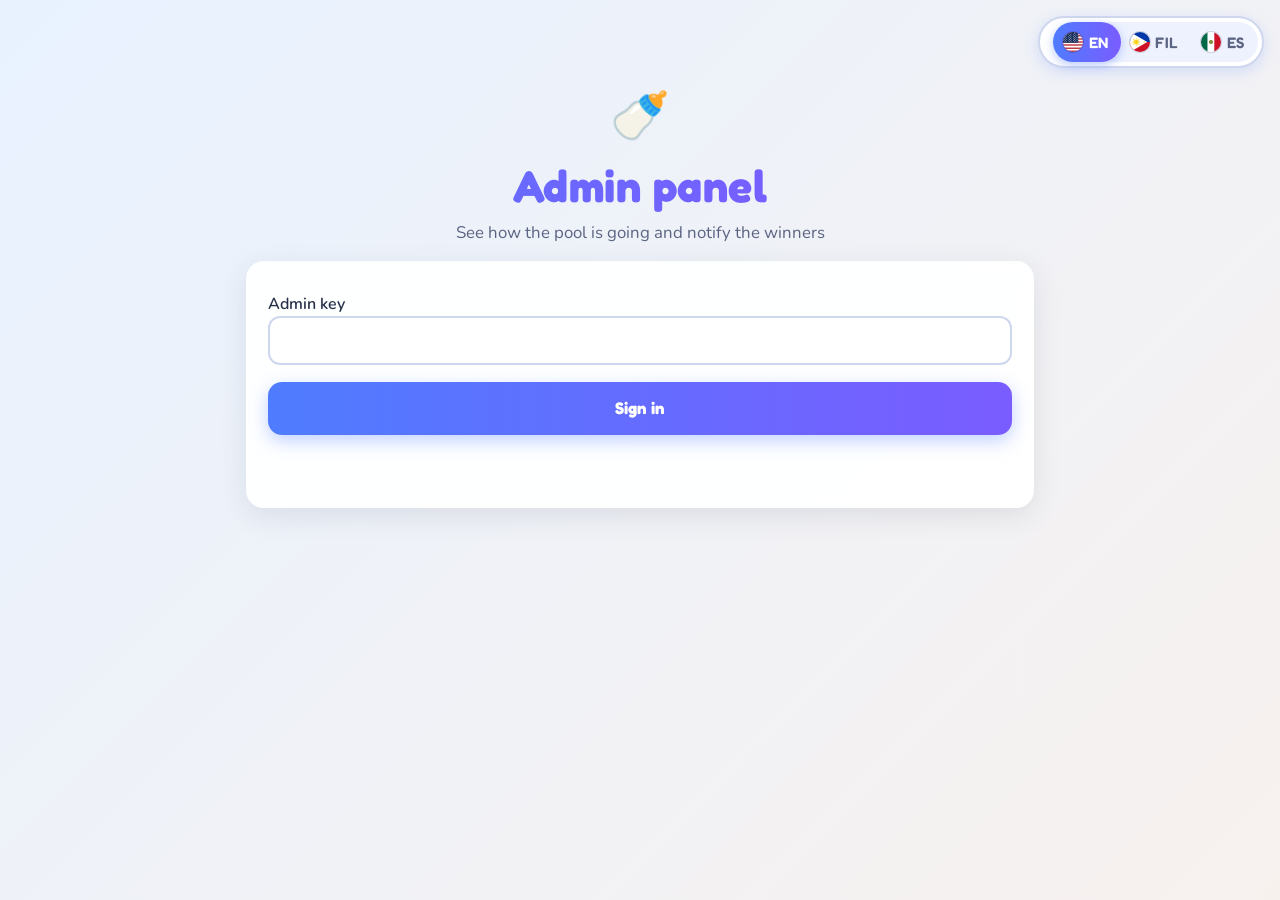
==== commit 51f658b5: "Add love message board with post-its, admin moderation, rules popup after language" ====
--- a/public/admin.html
+++ b/public/admin.html
@@ -9,7 +9,7 @@
   <meta name="theme-color" content="#4f7cff">
   <link rel="preconnect" href="https://fonts.googleapis.com">
   <link rel="preconnect" href="https://fonts.gstatic.com" crossorigin>
-  <link href="https://fonts.googleapis.com/css2?family=Fredoka:wght@500;600;700&family=Nunito:wght@400;600;700&display=swap" rel="stylesheet">
+  <link href="https://fonts.googleapis.com/css2?family=Fredoka:wght@500;600;700&family=Nunito:wght@400;600;700&family=Caveat:wght@500;700&display=swap" rel="stylesheet">
   <link rel="stylesheet" href="styles.css">
 </head>
 <body class="admin">
@@ -60,6 +60,15 @@
         </div>
         <div id="allList"></div>
       </section>
+
+      <section>
+        <div class="admin-top">
+          <h2 id="msgsTitle"></h2>
+          <button type="button" class="btn-ghost" id="msgsCsv"></button>
+        </div>
+        <div class="board settled" id="adminBoard"></div>
+        <p id="msgsEmpty" class="board-empty" hidden></p>
+      </section>
     </div>
   </main>
 
--- a/public/styles.css
+++ b/public/styles.css
@@ -275,4 +275,140 @@
 .cal-detail-head { display:flex; align-items:center; justify-content:space-between; gap:.5rem; flex-wrap:wrap; margin-bottom:.35rem; }
 .cal-names { list-style:none; margin:.4rem 0 0; padding:0; display:flex; flex-wrap:wrap; gap:.4rem; }
 .cal-names li { padding:.25rem .8rem; background:#fff; border:1px solid #dfe5f5; border-radius:999px; font-weight:600; overflow-wrap:anywhere; }
-@media (max-width:640px) { .cal-grid { gap:4px; } .cal-day { min-height:50px; border-radius:12px; } }+@media (max-width:640px) { .cal-grid { gap:4px; } .cal-day { min-height:50px; border-radius:12px; } }
+/* ---------- Due date highlight ---------- */
+.due-legend { display:inline-block; margin:.1rem 0 .6rem; padding:.3rem .9rem; border-radius:999px; font-weight:700; font-size:.95rem;
+  background:linear-gradient(90deg,#fff1c2,#ffdca0); color:#6b4300; border:1px solid #f5c26b; }
+.cal-day.due { background:linear-gradient(145deg,#fff6d6,#ffe2a6); border-color:#f5a524; box-shadow:0 0 0 0 rgba(245,165,36,.55); animation: duePulse 2.4s ease-out infinite; }
+.cal-day.due .flag { top:0; right:2px; font-size:.85rem; animation: bob 2.4s ease-in-out infinite; }
+.cal-day.due.sel { background:#e3dcff; }
+@keyframes duePulse { 0% { box-shadow:0 0 0 0 rgba(245,165,36,.55); } 70%,100% { box-shadow:0 0 0 9px rgba(245,165,36,0); } }
+tr.due { background:linear-gradient(90deg,#fff1c2,#ffe2a6) !important; box-shadow: inset 5px 0 0 #f5a524; }
+.chip-due { background:linear-gradient(90deg,#fff1c2,#ffdca0); color:#6b4300; font-weight:700; }
+@media (max-width:640px) { tr.due { border-color:#f5a524; } }
+
+/* ---------- Rules ---------- */
+.view-row { display:flex; align-items:center; justify-content:space-between; gap:.75rem; flex-wrap:wrap; }
+.view-row .view-toggle { margin:.25rem 0 1rem; }
+.view-row .btn-ghost { margin:.25rem 0 1rem; }
+dialog.rules { width:min(92vw,460px); max-height:88dvh; overflow-y:auto; padding:1.25rem 1.25rem 1rem; animation: dialogIn .35s cubic-bezier(.34,1.3,.64,1) both; }
+dialog.rules h3 { font-size:1.6rem; margin:0 0 .75rem; text-align:center;
+  background:linear-gradient(90deg,var(--accent),var(--accent2),#ff7ab6); -webkit-background-clip:text; background-clip:text; color:transparent; }
+.rules-list { list-style:none; margin:0 0 1rem; padding:0; display:grid; gap:.5rem; }
+.rules-list li { padding:.65rem .85rem; background:#f6f9ff; border-radius:14px; line-height:1.4; }
+.rules-list li.prize { background:linear-gradient(90deg,#fff1c2,#ffdca0); color:#6b4300; font-weight:700; }
+#rulesOk { width:100%; min-height:52px; font-size:1.05rem; }
+@keyframes dialogIn { from { opacity:0; transform:translateY(24px) scale(.94); } to { opacity:1; transform:none; } }
+@media (prefers-reduced-motion: reduce) { .cal-day.due, .cal-day.due .flag { animation:none !important; } }.cal-day.due .flag { top:-9px; right:-7px; font-size:1rem; padding:2px; line-height:1; background:#fff; border:1px solid #f5c26b; border-radius:50%; box-shadow:0 2px 6px rgba(245,165,36,.4); z-index:2; }
+
+/* ---------- Hero banner ---------- */
+.hero { position:relative; z-index:1; max-width:820px; margin:0 auto; overflow:hidden; border-radius:0 0 28px 28px; box-shadow:0 12px 32px rgba(39,48,74,.18);
+  background:#dbe8ff; aspect-ratio:3 / 2; animation: fadeDown .8s ease both; }
+.hero > img { display:block; width:100%; height:100%; object-fit:cover; transform-origin:70% 40%; animation: kenburns 24s ease-in-out infinite alternate; }
+@keyframes kenburns { from { transform:scale(1); } to { transform:scale(1.06); } }
+body:not(.admin) header { padding-top:1.25rem; }
+@media (max-width:640px) {
+  body:not(.admin) header { padding-top:1rem; }
+  .hero { border-radius:0 0 22px 22px; }
+}
+@media (min-width:821px) { .hero { margin-top:1rem; border-radius:28px; } }
+@media (prefers-reduced-motion: reduce) { .hero > img { animation:none !important; } }
+
+/* ---------- Flags ---------- */
+.flag { display:inline-block; width:20px; height:20px; flex:none; border-radius:50%; object-fit:cover; box-shadow:0 0 0 1px rgba(0,0,0,.14); vertical-align:middle; }
+.lang-switch button { display:inline-flex; align-items:center; justify-content:center; gap:.35rem; padding:0 .7rem 0 .55rem; }
+.choice strong { display:inline-flex; align-items:center; gap:.7rem; }
+.choice .flag { width:34px; height:34px; box-shadow:0 0 0 1px rgba(0,0,0,.14), 0 3px 8px rgba(0,0,0,.12); }
+
+/* ---------- Footer credit ---------- */
+footer { font-family:var(--font-display); font-weight:500; font-size:1rem; }
+
+/* ---------- Welcome screen: main page with banner ---------- */
+.welcome-hero { display:block; width:100%; max-height:30vh; aspect-ratio:3 / 2; object-fit:cover; object-position:70% 40%; margin:0 auto .9rem;
+  border-radius:24px; box-shadow:0 12px 28px rgba(39,48,74,.22); animation: fadeDown .7s ease both; }
+.choice.last { border-color:var(--accent2); box-shadow:0 8px 22px rgba(122,92,255,.28); }
+@media (max-height:700px) { .welcome-hero { max-height:22vh; } }
+
+/* ---------- Form errors ---------- */
+.field-error { display:flex; align-items:flex-start; gap:.4rem; margin:.4rem 0 0; font-size:.92rem; font-weight:700; line-height:1.35; color:var(--err); animation: errIn .25s ease both; }
+.field-error[hidden] { display:none; }
+.field-error::before { content:"!"; flex:none; display:inline-flex; align-items:center; justify-content:center; width:1.15rem; height:1.15rem; margin-top:.1rem;
+  border-radius:50%; background:var(--err); color:#fff; font-size:.75rem; font-weight:800; }
+input[aria-invalid="true"] { border-color:var(--err); background:#fff6f7; box-shadow:0 0 0 3px rgba(176,0,32,.14); animation: shake .4s ease; }
+input[aria-invalid="true"]:focus { border-color:var(--err); box-shadow:0 0 0 4px rgba(176,0,32,.22); }
+#pickError { margin:.25rem 0 .75rem; padding:.55rem .8rem; background:#fff0f2; border:1px solid #f3b6c0; border-radius:12px; }
+#dateError { margin:.25rem 0 .5rem; }
+.needs-date { border-radius:16px; animation: needsDate 1.6s ease both; }
+@keyframes errIn { from { opacity:0; transform:translateY(-4px); } to { opacity:1; transform:none; } }
+@keyframes needsDate { 0%,100% { box-shadow:0 0 0 0 rgba(176,0,32,0); } 20%,60% { box-shadow:0 0 0 4px rgba(176,0,32,.35); } 40%,80% { box-shadow:0 0 0 4px rgba(176,0,32,.12); } }
+#msg.error { padding:.5rem .8rem; background:#fff0f2; border:1px solid #f3b6c0; border-radius:12px; }
+#msg:empty { padding:0; border:0; background:none; }
+@media (prefers-reduced-motion: reduce) { input[aria-invalid="true"], .needs-date, .field-error { animation:none !important; } }
+
+/* ---------- Message board (cork board + post-its) ---------- */
+.board { display:grid; grid-template-columns:repeat(auto-fill,minmax(160px,1fr)); gap:1.5rem 1.2rem; padding:1.7rem 1.2rem 1.4rem; margin:.5rem 0 1rem;
+  border:10px solid #a9743f; border-radius:18px; background-color:#d9aa6e;
+  background-image: radial-gradient(rgba(110,64,20,.22) 1px, transparent 1.6px), radial-gradient(rgba(255,255,255,.16) 1px, transparent 1.6px), radial-gradient(rgba(90,50,10,.12) 2px, transparent 2.6px);
+  background-size:13px 13px, 21px 21px, 33px 33px; background-position:0 0, 6px 9px, 14px 4px;
+  box-shadow: inset 0 3px 12px rgba(0,0,0,.28), 0 8px 22px rgba(60,35,10,.25); }
+.board[hidden] { display:none; }
+.board-empty { margin:.5rem 0 1rem; padding:1.2rem; text-align:center; font-weight:700; color:var(--muted); background:#f6f9ff; border:2px dashed #cfd7ee; border-radius:16px; }
+.board-empty[hidden] { display:none; }
+
+.postit { position:relative; margin:0; padding:1.5rem 1rem .9rem; min-height:150px; display:flex; flex-direction:column; gap:.6rem;
+  color:#2b2b3a; font-family:"Caveat","Comic Sans MS",cursive; background:#fff59d; border-radius:2px 2px 18px 2px; box-shadow:2px 7px 12px rgba(0,0,0,.28);
+  transform:rotate(var(--r,0deg)); transform-origin:50% 0; opacity:0; animation: postDrop .6s cubic-bezier(.34,1.4,.64,1) both; transition: transform .2s, box-shadow .2s; }
+.postit::before { content:""; position:absolute; top:-12px; left:50%; width:58px; height:22px; transform:translateX(-50%) rotate(-3deg);
+  background:rgba(255,255,255,.62); box-shadow:0 1px 3px rgba(0,0,0,.18); }
+.postit-text { margin:0; flex:1; font-size:1.45rem; line-height:1.15; white-space:pre-wrap; overflow-wrap:anywhere; }
+.postit-sign { margin:0; font-size:1.35rem; font-weight:700; text-align:right; overflow-wrap:anywhere; }
+.postit.yellow { background:#fff59d; } .postit.pink { background:#ffc1d9; } .postit.blue { background:#b9dcff; }
+.postit.green { background:#c8f0b8; } .postit.orange { background:#ffd0a1; }
+@media (hover:hover) { .postit:hover { transform:rotate(0deg) scale(1.04); z-index:2; box-shadow:4px 12px 20px rgba(0,0,0,.35); } }
+.board.settled .postit:not(.fresh) { animation:none; opacity:1; }
+.postit.fresh { animation: postDrop .8s cubic-bezier(.34,1.4,.64,1) both, freshGlow 2.4s ease .8s 1; }
+@keyframes postDrop { from { opacity:0; transform:translateY(-34px) rotate(calc(var(--r,0deg) + 9deg)) scale(1.12); } to { opacity:1; transform:rotate(var(--r,0deg)); } }
+@keyframes freshGlow { 0%,100% { filter:none; } 50% { filter:brightness(1.08) drop-shadow(0 0 10px rgba(255,255,255,.95)); } }
+.leave-btn { width:100%; min-height:52px; font-size:1.05rem; margin-top:.25rem; }
+
+/* ---------- Message dialog ---------- */
+dialog.msg-dialog { width:min(94vw,480px); max-height:92dvh; overflow-y:auto; padding:1.25rem; animation: dialogIn .35s cubic-bezier(.34,1.3,.64,1) both; }
+dialog.msg-dialog h3 { font-size:1.5rem; margin:0 0 .25rem; text-align:center; }
+dialog.msg-dialog .muted { text-align:center; margin:0 0 .25rem; }
+.postit-preview { display:flex; justify-content:center; margin:1.1rem 0 .5rem; padding:1.2rem 0 .8rem; border-radius:14px;
+  background-color:#d9aa6e; background-image: radial-gradient(rgba(110,64,20,.22) 1px, transparent 1.6px); background-size:13px 13px; box-shadow: inset 0 2px 8px rgba(0,0,0,.25); }
+.postit-preview .postit { width:min(78%,230px); min-height:120px; animation:none; opacity:1; }
+textarea { width:100%; min-height:110px; padding:.65rem .8rem; border:2px solid #cfd7ee; border-radius:12px; font-family:inherit; font-size:1rem; line-height:1.4; background:#fff; resize:vertical;
+  transition: border-color .2s, box-shadow .2s; }
+textarea:focus { border-color:var(--accent); box-shadow:0 0 0 4px rgba(79,124,255,.18); outline:none; }
+textarea[aria-invalid="true"] { border-color:var(--err); background:#fff6f7; box-shadow:0 0 0 3px rgba(176,0,32,.14); }
+.msg-count { margin:.2rem 0 0; text-align:right; font-size:.8rem; color:var(--muted); }
+.colors { display:flex; flex-wrap:wrap; align-items:center; gap:.6rem; margin:.9rem 0 0; padding:0; border:0; }
+.colors legend { width:100%; margin:0 0 .4rem; padding:0; font-weight:600; }
+.swatch { position:relative; display:inline-block; margin:0; cursor:pointer; }
+.swatch input { position:absolute; inset:0; width:100%; height:100%; margin:0; padding:0; opacity:0; cursor:pointer; }
+.swatch span { display:block; width:42px; height:42px; border-radius:10px; border:3px solid #fff; box-shadow:0 0 0 1px rgba(0,0,0,.2), 0 3px 6px rgba(0,0,0,.2); transition: transform .15s, box-shadow .15s; }
+.swatch input:checked + span { box-shadow:0 0 0 3px var(--accent2), 0 3px 8px rgba(0,0,0,.25); transform:scale(1.1); }
+.swatch input:focus-visible + span { outline:3px solid #ff9f1c; outline-offset:2px; }
+.swatch.yellow span { background:#fff59d; } .swatch.pink span { background:#ffc1d9; } .swatch.blue span { background:#b9dcff; }
+.swatch.green span { background:#c8f0b8; } .swatch.orange span { background:#ffd0a1; }
+.msg-dialog .dialog-actions { align-items:stretch; }
+.msg-dialog .dialog-actions button { margin:0; width:auto; flex:1; }
+.msg-dialog .dialog-actions button[type=submit] { flex:1.6; }
+
+@media (max-width:640px) {
+  .board { grid-template-columns:repeat(2,minmax(0,1fr)); gap:1.4rem .8rem; padding:1.4rem .7rem 1rem; border-width:8px; }
+  .postit { padding:1.4rem .75rem .75rem; min-height:130px; }
+  .postit-text { font-size:1.3rem; }
+  .postit-sign { font-size:1.2rem; }
+  .msg-dialog .dialog-actions { flex-direction:column-reverse; }
+  .msg-dialog .dialog-actions button, .msg-dialog .dialog-actions button[type=submit] { width:100%; flex:none; }
+}
+@media (prefers-reduced-motion: reduce) { .postit, .postit.fresh { animation:none !important; opacity:1; } }
+
+/* ---------- Admin: delete on post-its ---------- */
+.postit-date { margin:0; text-align:right; font-family:var(--font-body); font-size:.72rem; font-weight:700; opacity:.65; }
+.postit-del { align-self:flex-start; margin-top:.15rem; min-height:32px; padding:0 .65rem; border:1px solid rgba(0,0,0,.28); border-radius:999px;
+  background:rgba(255,255,255,.78); color:#5a1020; font-family:var(--font-body); font-size:.75rem; font-weight:700; cursor:pointer; }
+.postit-del.armed { background:var(--err); border-color:var(--err); color:#fff; }
+.postit-del:disabled { opacity:.6; cursor:wait; }
